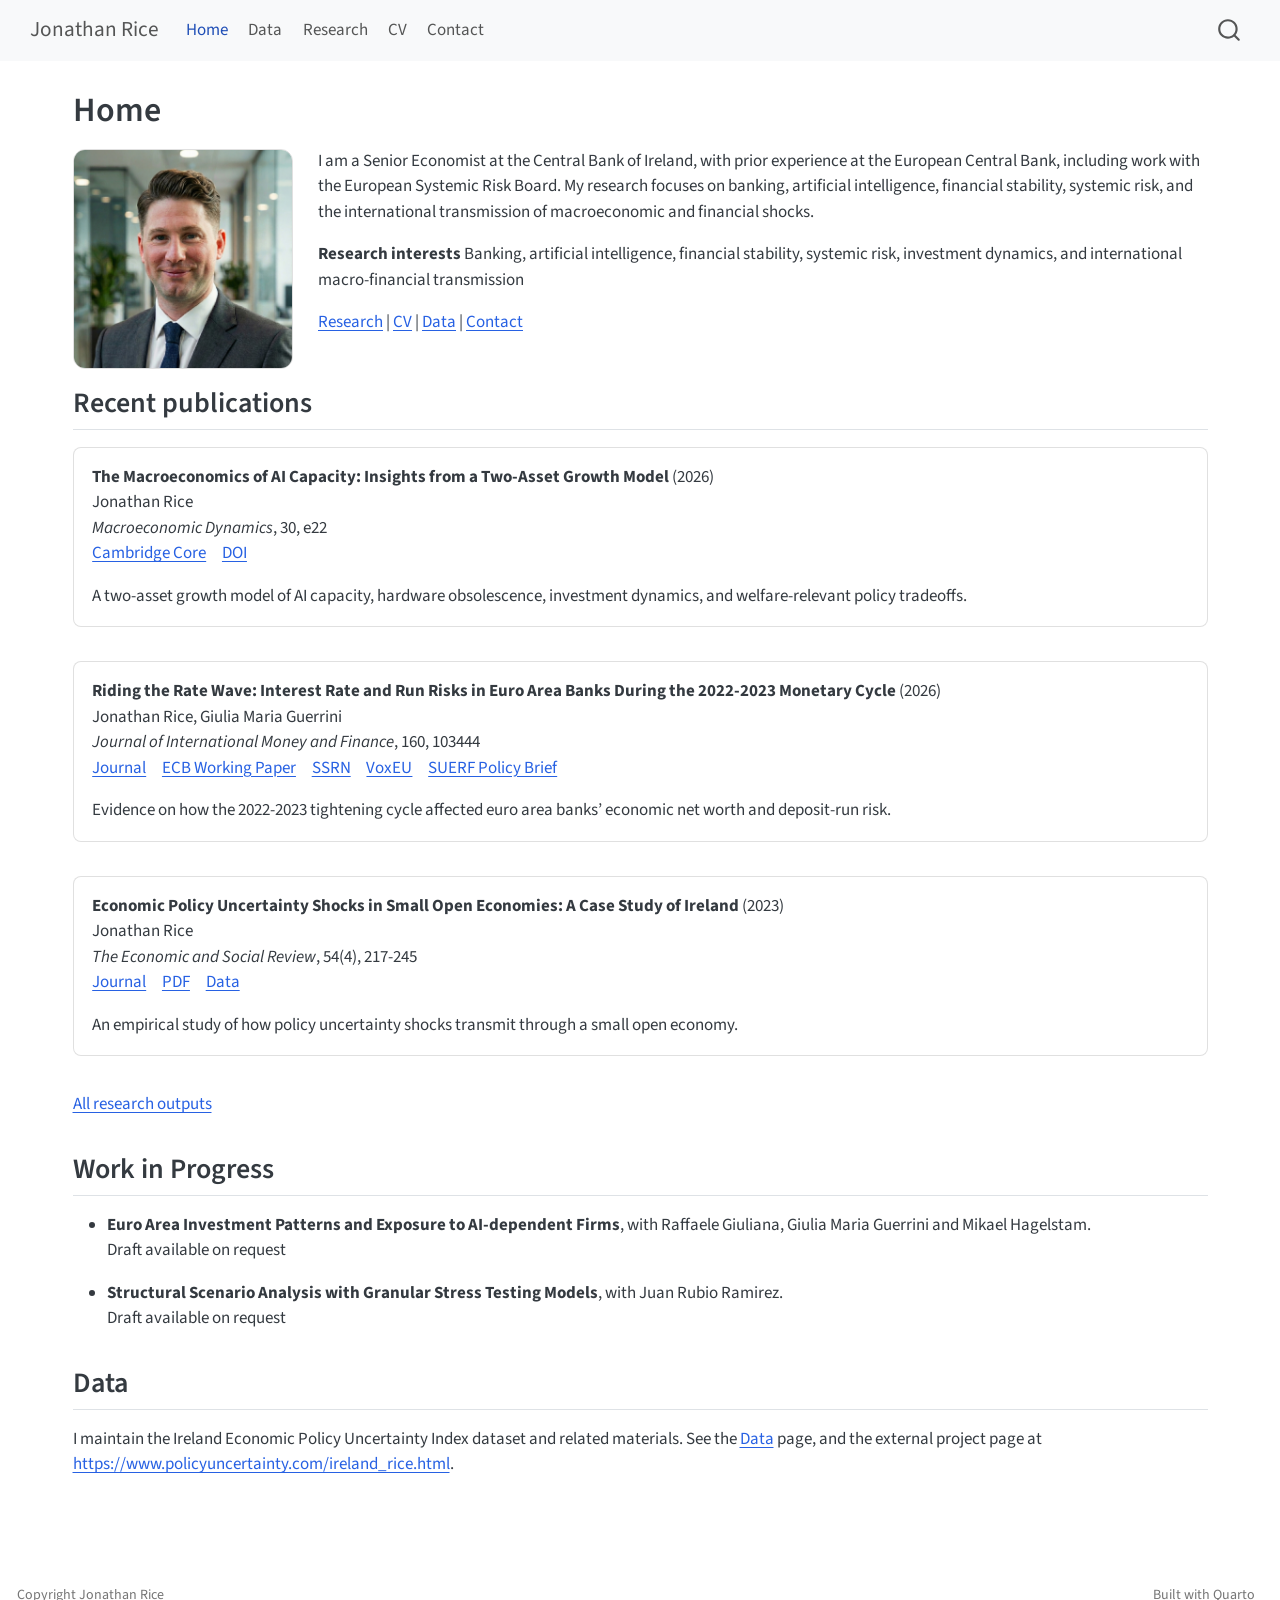
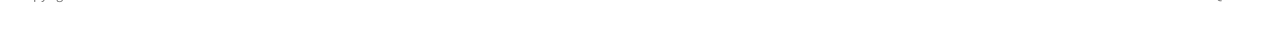
==== docs/index.html @ fe3fc7ef "Update homepage affiliation wording" ====
<!DOCTYPE html>
<html xmlns="http://www.w3.org/1999/xhtml" lang="en" xml:lang="en"><head>

<meta charset="utf-8">
<meta name="generator" content="quarto-1.8.26">

<meta name="viewport" content="width=device-width, initial-scale=1.0, user-scalable=yes">


<title>Home – Jonathan Rice</title>
<style>
code{white-space: pre-wrap;}
span.smallcaps{font-variant: small-caps;}
div.columns{display: flex; gap: min(4vw, 1.5em);}
div.column{flex: auto; overflow-x: auto;}
div.hanging-indent{margin-left: 1.5em; text-indent: -1.5em;}
ul.task-list{list-style: none;}
ul.task-list li input[type="checkbox"] {
  width: 0.8em;
  margin: 0 0.8em 0.2em -1em; /* quarto-specific, see https://github.com/quarto-dev/quarto-cli/issues/4556 */ 
  vertical-align: middle;
}
</style>


<script src="site_libs/quarto-nav/quarto-nav.js"></script>
<script src="site_libs/quarto-nav/headroom.min.js"></script>
<script src="site_libs/clipboard/clipboard.min.js"></script>
<script src="site_libs/quarto-search/autocomplete.umd.js"></script>
<script src="site_libs/quarto-search/fuse.min.js"></script>
<script src="site_libs/quarto-search/quarto-search.js"></script>
<meta name="quarto:offset" content="./">
<script src="site_libs/quarto-html/quarto.js" type="module"></script>
<script src="site_libs/quarto-html/tabsets/tabsets.js" type="module"></script>
<script src="site_libs/quarto-html/axe/axe-check.js" type="module"></script>
<script src="site_libs/quarto-html/popper.min.js"></script>
<script src="site_libs/quarto-html/tippy.umd.min.js"></script>
<script src="site_libs/quarto-html/anchor.min.js"></script>
<link href="site_libs/quarto-html/tippy.css" rel="stylesheet">
<link href="site_libs/quarto-html/quarto-syntax-highlighting-587c61ba64f3a5504c4d52d930310e48.css" rel="stylesheet" id="quarto-text-highlighting-styles">
<script src="site_libs/bootstrap/bootstrap.min.js"></script>
<link href="site_libs/bootstrap/bootstrap-icons.css" rel="stylesheet">
<link href="site_libs/bootstrap/bootstrap-e31584831b205ffbb2d98406f31c2a5b.min.css" rel="stylesheet" append-hash="true" id="quarto-bootstrap" data-mode="light">
<script id="quarto-search-options" type="application/json">{
  "location": "navbar",
  "copy-button": false,
  "collapse-after": 3,
  "panel-placement": "end",
  "type": "overlay",
  "limit": 50,
  "keyboard-shortcut": [
    "f",
    "/",
    "s"
  ],
  "show-item-context": false,
  "language": {
    "search-no-results-text": "No results",
    "search-matching-documents-text": "matching documents",
    "search-copy-link-title": "Copy link to search",
    "search-hide-matches-text": "Hide additional matches",
    "search-more-match-text": "more match in this document",
    "search-more-matches-text": "more matches in this document",
    "search-clear-button-title": "Clear",
    "search-text-placeholder": "",
    "search-detached-cancel-button-title": "Cancel",
    "search-submit-button-title": "Submit",
    "search-label": "Search"
  }
}</script>
<style>html{ scroll-behavior: smooth; }</style>


<link rel="stylesheet" href="styles.css">
</head>

<body class="nav-fixed quarto-light">

<div id="quarto-search-results"></div>
  <header id="quarto-header" class="headroom fixed-top">
    <nav class="navbar navbar-expand-lg " data-bs-theme="dark">
      <div class="navbar-container container-fluid">
      <div class="navbar-brand-container mx-auto">
    <a class="navbar-brand" href="./index.html">
    <span class="navbar-title">Jonathan Rice</span>
    </a>
  </div>
            <div id="quarto-search" class="" title="Search"></div>
          <button class="navbar-toggler" type="button" data-bs-toggle="collapse" data-bs-target="#navbarCollapse" aria-controls="navbarCollapse" role="menu" aria-expanded="false" aria-label="Toggle navigation" onclick="if (window.quartoToggleHeadroom) { window.quartoToggleHeadroom(); }">
  <span class="navbar-toggler-icon"></span>
</button>
          <div class="collapse navbar-collapse" id="navbarCollapse">
            <ul class="navbar-nav navbar-nav-scroll me-auto">
  <li class="nav-item">
    <a class="nav-link active" href="./index.html" aria-current="page"> 
<span class="menu-text">Home</span></a>
  </li>  
  <li class="nav-item">
    <a class="nav-link" href="./data.html"> 
<span class="menu-text">Data</span></a>
  </li>  
  <li class="nav-item">
    <a class="nav-link" href="./research.html"> 
<span class="menu-text">Research</span></a>
  </li>  
  <li class="nav-item">
    <a class="nav-link" href="./cv.html"> 
<span class="menu-text">CV</span></a>
  </li>  
  <li class="nav-item">
    <a class="nav-link" href="./contact.html"> 
<span class="menu-text">Contact</span></a>
  </li>  
</ul>
          </div> <!-- /navcollapse -->
            <div class="quarto-navbar-tools">
</div>
      </div> <!-- /container-fluid -->
    </nav>
</header>
<!-- content -->
<div id="quarto-content" class="quarto-container page-columns page-rows-contents page-layout-full page-navbar">
<!-- sidebar -->
<!-- margin-sidebar -->
    
<!-- main -->
<main class="content column-page" id="quarto-document-content">

<header id="title-block-header" class="quarto-title-block default">
<div class="quarto-title">
<h1 class="title">Home</h1>
</div>



<div class="quarto-title-meta column-page">

    
  
    
  </div>
  


</header>


<div class="home-grid">
<div>
<p><img src="images/headshot-placeholder.png" class="headshot img-fluid"></p>
</div>
<div>
<p>I am a Senior Economist at the Central Bank of Ireland, with prior experience at the European Central Bank, including work with the European Systemic Risk Board. My research focuses on banking, artificial intelligence, financial stability, systemic risk, and the international transmission of macroeconomic and financial shocks.</p>
<p><strong>Research interests</strong> Banking, artificial intelligence, financial stability, systemic risk, investment dynamics, and international macro-financial transmission</p>
<p><a href="./research.html">Research</a> | <a href="./cv.html">CV</a> | <a href="./data.html">Data</a> | <a href="./contact.html">Contact</a></p>
</div>
</div>
<section id="recent-publications" class="level2">
<h2 class="anchored" data-anchor-id="recent-publications">Recent publications</h2>
<div class="featured-list">
<div class="pub-item">
<p><strong>The Macroeconomics of AI Capacity: Insights from a Two-Asset Growth Model</strong> (2026)<br>
Jonathan Rice<br>
<em>Macroeconomic Dynamics</em>, 30, e22<br>
<span class="pub-links"> <a href="https://www.cambridge.org/core/journals/macroeconomic-dynamics/article/abs/macroeconomics-of-ai-capacity-insights-from-a-twoasset-growth-model/BA6A3F533F88E96FD0E7E09B1B0CA049">Cambridge Core</a> <a href="https://doi.org/10.1017/S1365100526100911">DOI</a> </span></p>
<p>A two-asset growth model of AI capacity, hardware obsolescence, investment dynamics, and welfare-relevant policy tradeoffs.</p>
</div>
<div class="pub-item">
<p><strong>Riding the Rate Wave: Interest Rate and Run Risks in Euro Area Banks During the 2022-2023 Monetary Cycle</strong> (2026)<br>
Jonathan Rice, Giulia Maria Guerrini<br>
<em>Journal of International Money and Finance</em>, 160, 103444<br>
<span class="pub-links"> <a href="https://www.sciencedirect.com/science/article/abs/pii/S0261560625001792">Journal</a> <a href="https://www.ecb.europa.eu/pub/pdf/scpwps/ecb.wp3090~4852851923.en.pdf">ECB Working Paper</a> <a href="https://papers.ssrn.com/sol3/papers.cfm?abstract_id=5383748">SSRN</a> <a href="https://cepr.org/voxeu/columns/interest-rate-and-deposit-run-risk-new-evidence-euro-area-banks-2022-2023-tightening">VoxEU</a> <a href="https://www.suerf.org/wp-content/uploads/2025/09/SUERF-Policy-Brief-1263-_Rice_Guerrini.pdf">SUERF Policy Brief</a> </span></p>
<p>Evidence on how the 2022-2023 tightening cycle affected euro area banks’ economic net worth and deposit-run risk.</p>
</div>
<div class="pub-item">
<p><strong>Economic Policy Uncertainty Shocks in Small Open Economies: A Case Study of Ireland</strong> (2023)<br>
Jonathan Rice<br>
<em>The Economic and Social Review</em>, 54(4), 217-245<br>
<span class="pub-links"> <a href="https://www.esr.ie/article/view/2531">Journal</a> <a href="https://www.esr.ie/article/view/2531/771">PDF</a> <a href="./data.html">Data</a> </span></p>
<p>An empirical study of how policy uncertainty shocks transmit through a small open economy.</p>
</div>
</div>
<p><a href="./research.html">All research outputs</a></p>
</section>
<section id="work-in-progress" class="level2">
<h2 class="anchored" data-anchor-id="work-in-progress">Work in Progress</h2>
<ul>
<li><p><strong>Euro Area Investment Patterns and Exposure to AI-dependent Firms</strong>, with Raffaele Giuliana, Giulia Maria Guerrini and Mikael Hagelstam.<br>
<span class="pub-links">Draft available on request</span></p></li>
<li><p><strong>Structural Scenario Analysis with Granular Stress Testing Models</strong>, with Juan Rubio Ramirez.<br>
<span class="pub-links">Draft available on request</span></p></li>
</ul>
</section>
<section id="data" class="level2">
<h2 class="anchored" data-anchor-id="data">Data</h2>
<p>I maintain the Ireland Economic Policy Uncertainty Index dataset and related materials. See the <a href="./data.html">Data</a> page, and the external project page at <a href="https://www.policyuncertainty.com/ireland_rice.html" class="uri">https://www.policyuncertainty.com/ireland_rice.html</a>.</p>


</section>

</main> <!-- /main -->
<script id="quarto-html-after-body" type="application/javascript">
  window.document.addEventListener("DOMContentLoaded", function (event) {
    const icon = "";
    const anchorJS = new window.AnchorJS();
    anchorJS.options = {
      placement: 'right',
      icon: icon
    };
    anchorJS.add('.anchored');
    const isCodeAnnotation = (el) => {
      for (const clz of el.classList) {
        if (clz.startsWith('code-annotation-')) {                     
          return true;
        }
      }
      return false;
    }
    const onCopySuccess = function(e) {
      // button target
      const button = e.trigger;
      // don't keep focus
      button.blur();
      // flash "checked"
      button.classList.add('code-copy-button-checked');
      var currentTitle = button.getAttribute("title");
      button.setAttribute("title", "Copied!");
      let tooltip;
      if (window.bootstrap) {
        button.setAttribute("data-bs-toggle", "tooltip");
        button.setAttribute("data-bs-placement", "left");
        button.setAttribute("data-bs-title", "Copied!");
        tooltip = new bootstrap.Tooltip(button, 
          { trigger: "manual", 
            customClass: "code-copy-button-tooltip",
            offset: [0, -8]});
        tooltip.show();    
      }
      setTimeout(function() {
        if (tooltip) {
          tooltip.hide();
          button.removeAttribute("data-bs-title");
          button.removeAttribute("data-bs-toggle");
          button.removeAttribute("data-bs-placement");
        }
        button.setAttribute("title", currentTitle);
        button.classList.remove('code-copy-button-checked');
      }, 1000);
      // clear code selection
      e.clearSelection();
    }
    const getTextToCopy = function(trigger) {
      const outerScaffold = trigger.parentElement.cloneNode(true);
      const codeEl = outerScaffold.querySelector('code');
      for (const childEl of codeEl.children) {
        if (isCodeAnnotation(childEl)) {
          childEl.remove();
        }
      }
      return codeEl.innerText;
    }
    const clipboard = new window.ClipboardJS('.code-copy-button:not([data-in-quarto-modal])', {
      text: getTextToCopy
    });
    clipboard.on('success', onCopySuccess);
    if (window.document.getElementById('quarto-embedded-source-code-modal')) {
      const clipboardModal = new window.ClipboardJS('.code-copy-button[data-in-quarto-modal]', {
        text: getTextToCopy,
        container: window.document.getElementById('quarto-embedded-source-code-modal')
      });
      clipboardModal.on('success', onCopySuccess);
    }
      var localhostRegex = new RegExp(/^(?:http|https):\/\/localhost\:?[0-9]*\//);
      var mailtoRegex = new RegExp(/^mailto:/);
        var filterRegex = new RegExp('/' + window.location.host + '/');
      var isInternal = (href) => {
          return filterRegex.test(href) || localhostRegex.test(href) || mailtoRegex.test(href);
      }
      // Inspect non-navigation links and adorn them if external
     var links = window.document.querySelectorAll('a[href]:not(.nav-link):not(.navbar-brand):not(.toc-action):not(.sidebar-link):not(.sidebar-item-toggle):not(.pagination-link):not(.no-external):not([aria-hidden]):not(.dropdown-item):not(.quarto-navigation-tool):not(.about-link)');
      for (var i=0; i<links.length; i++) {
        const link = links[i];
        if (!isInternal(link.href)) {
          // undo the damage that might have been done by quarto-nav.js in the case of
          // links that we want to consider external
          if (link.dataset.originalHref !== undefined) {
            link.href = link.dataset.originalHref;
          }
        }
      }
    function tippyHover(el, contentFn, onTriggerFn, onUntriggerFn) {
      const config = {
        allowHTML: true,
        maxWidth: 500,
        delay: 100,
        arrow: false,
        appendTo: function(el) {
            return el.parentElement;
        },
        interactive: true,
        interactiveBorder: 10,
        theme: 'quarto',
        placement: 'bottom-start',
      };
      if (contentFn) {
        config.content = contentFn;
      }
      if (onTriggerFn) {
        config.onTrigger = onTriggerFn;
      }
      if (onUntriggerFn) {
        config.onUntrigger = onUntriggerFn;
      }
      window.tippy(el, config); 
    }
    const noterefs = window.document.querySelectorAll('a[role="doc-noteref"]');
    for (var i=0; i<noterefs.length; i++) {
      const ref = noterefs[i];
      tippyHover(ref, function() {
        // use id or data attribute instead here
        let href = ref.getAttribute('data-footnote-href') || ref.getAttribute('href');
        try { href = new URL(href).hash; } catch {}
        const id = href.replace(/^#\/?/, "");
        const note = window.document.getElementById(id);
        if (note) {
          return note.innerHTML;
        } else {
          return "";
        }
      });
    }
    const xrefs = window.document.querySelectorAll('a.quarto-xref');
    const processXRef = (id, note) => {
      // Strip column container classes
      const stripColumnClz = (el) => {
        el.classList.remove("page-full", "page-columns");
        if (el.children) {
          for (const child of el.children) {
            stripColumnClz(child);
          }
        }
      }
      stripColumnClz(note)
      if (id === null || id.startsWith('sec-')) {
        // Special case sections, only their first couple elements
        const container = document.createElement("div");
        if (note.children && note.children.length > 2) {
          container.appendChild(note.children[0].cloneNode(true));
          for (let i = 1; i < note.children.length; i++) {
            const child = note.children[i];
            if (child.tagName === "P" && child.innerText === "") {
              continue;
            } else {
              container.appendChild(child.cloneNode(true));
              break;
            }
          }
          if (window.Quarto?.typesetMath) {
            window.Quarto.typesetMath(container);
          }
          return container.innerHTML
        } else {
          if (window.Quarto?.typesetMath) {
            window.Quarto.typesetMath(note);
          }
          return note.innerHTML;
        }
      } else {
        // Remove any anchor links if they are present
        const anchorLink = note.querySelector('a.anchorjs-link');
        if (anchorLink) {
          anchorLink.remove();
        }
        if (window.Quarto?.typesetMath) {
          window.Quarto.typesetMath(note);
        }
        if (note.classList.contains("callout")) {
          return note.outerHTML;
        } else {
          return note.innerHTML;
        }
      }
    }
    for (var i=0; i<xrefs.length; i++) {
      const xref = xrefs[i];
      tippyHover(xref, undefined, function(instance) {
        instance.disable();
        let url = xref.getAttribute('href');
        let hash = undefined; 
        if (url.startsWith('#')) {
          hash = url;
        } else {
          try { hash = new URL(url).hash; } catch {}
        }
        if (hash) {
          const id = hash.replace(/^#\/?/, "");
          const note = window.document.getElementById(id);
          if (note !== null) {
            try {
              const html = processXRef(id, note.cloneNode(true));
              instance.setContent(html);
            } finally {
              instance.enable();
              instance.show();
            }
          } else {
            // See if we can fetch this
            fetch(url.split('#')[0])
            .then(res => res.text())
            .then(html => {
              const parser = new DOMParser();
              const htmlDoc = parser.parseFromString(html, "text/html");
              const note = htmlDoc.getElementById(id);
              if (note !== null) {
                const html = processXRef(id, note);
                instance.setContent(html);
              } 
            }).finally(() => {
              instance.enable();
              instance.show();
            });
          }
        } else {
          // See if we can fetch a full url (with no hash to target)
          // This is a special case and we should probably do some content thinning / targeting
          fetch(url)
          .then(res => res.text())
          .then(html => {
            const parser = new DOMParser();
            const htmlDoc = parser.parseFromString(html, "text/html");
            const note = htmlDoc.querySelector('main.content');
            if (note !== null) {
              // This should only happen for chapter cross references
              // (since there is no id in the URL)
              // remove the first header
              if (note.children.length > 0 && note.children[0].tagName === "HEADER") {
                note.children[0].remove();
              }
              const html = processXRef(null, note);
              instance.setContent(html);
            } 
          }).finally(() => {
            instance.enable();
            instance.show();
          });
        }
      }, function(instance) {
      });
    }
        let selectedAnnoteEl;
        const selectorForAnnotation = ( cell, annotation) => {
          let cellAttr = 'data-code-cell="' + cell + '"';
          let lineAttr = 'data-code-annotation="' +  annotation + '"';
          const selector = 'span[' + cellAttr + '][' + lineAttr + ']';
          return selector;
        }
        const selectCodeLines = (annoteEl) => {
          const doc = window.document;
          const targetCell = annoteEl.getAttribute("data-target-cell");
          const targetAnnotation = annoteEl.getAttribute("data-target-annotation");
          const annoteSpan = window.document.querySelector(selectorForAnnotation(targetCell, targetAnnotation));
          const lines = annoteSpan.getAttribute("data-code-lines").split(",");
          const lineIds = lines.map((line) => {
            return targetCell + "-" + line;
          })
          let top = null;
          let height = null;
          let parent = null;
          if (lineIds.length > 0) {
              //compute the position of the single el (top and bottom and make a div)
              const el = window.document.getElementById(lineIds[0]);
              top = el.offsetTop;
              height = el.offsetHeight;
              parent = el.parentElement.parentElement;
            if (lineIds.length > 1) {
              const lastEl = window.document.getElementById(lineIds[lineIds.length - 1]);
              const bottom = lastEl.offsetTop + lastEl.offsetHeight;
              height = bottom - top;
            }
            if (top !== null && height !== null && parent !== null) {
              // cook up a div (if necessary) and position it 
              let div = window.document.getElementById("code-annotation-line-highlight");
              if (div === null) {
                div = window.document.createElement("div");
                div.setAttribute("id", "code-annotation-line-highlight");
                div.style.position = 'absolute';
                parent.appendChild(div);
              }
              div.style.top = top - 2 + "px";
              div.style.height = height + 4 + "px";
              div.style.left = 0;
              let gutterDiv = window.document.getElementById("code-annotation-line-highlight-gutter");
              if (gutterDiv === null) {
                gutterDiv = window.document.createElement("div");
                gutterDiv.setAttribute("id", "code-annotation-line-highlight-gutter");
                gutterDiv.style.position = 'absolute';
                const codeCell = window.document.getElementById(targetCell);
                const gutter = codeCell.querySelector('.code-annotation-gutter');
                gutter.appendChild(gutterDiv);
              }
              gutterDiv.style.top = top - 2 + "px";
              gutterDiv.style.height = height + 4 + "px";
            }
            selectedAnnoteEl = annoteEl;
          }
        };
        const unselectCodeLines = () => {
          const elementsIds = ["code-annotation-line-highlight", "code-annotation-line-highlight-gutter"];
          elementsIds.forEach((elId) => {
            const div = window.document.getElementById(elId);
            if (div) {
              div.remove();
            }
          });
          selectedAnnoteEl = undefined;
        };
          // Handle positioning of the toggle
      window.addEventListener(
        "resize",
        throttle(() => {
          elRect = undefined;
          if (selectedAnnoteEl) {
            selectCodeLines(selectedAnnoteEl);
          }
        }, 10)
      );
      function throttle(fn, ms) {
      let throttle = false;
      let timer;
        return (...args) => {
          if(!throttle) { // first call gets through
              fn.apply(this, args);
              throttle = true;
          } else { // all the others get throttled
              if(timer) clearTimeout(timer); // cancel #2
              timer = setTimeout(() => {
                fn.apply(this, args);
                timer = throttle = false;
              }, ms);
          }
        };
      }
        // Attach click handler to the DT
        const annoteDls = window.document.querySelectorAll('dt[data-target-cell]');
        for (const annoteDlNode of annoteDls) {
          annoteDlNode.addEventListener('click', (event) => {
            const clickedEl = event.target;
            if (clickedEl !== selectedAnnoteEl) {
              unselectCodeLines();
              const activeEl = window.document.querySelector('dt[data-target-cell].code-annotation-active');
              if (activeEl) {
                activeEl.classList.remove('code-annotation-active');
              }
              selectCodeLines(clickedEl);
              clickedEl.classList.add('code-annotation-active');
            } else {
              // Unselect the line
              unselectCodeLines();
              clickedEl.classList.remove('code-annotation-active');
            }
          });
        }
    const findCites = (el) => {
      const parentEl = el.parentElement;
      if (parentEl) {
        const cites = parentEl.dataset.cites;
        if (cites) {
          return {
            el,
            cites: cites.split(' ')
          };
        } else {
          return findCites(el.parentElement)
        }
      } else {
        return undefined;
      }
    };
    var bibliorefs = window.document.querySelectorAll('a[role="doc-biblioref"]');
    for (var i=0; i<bibliorefs.length; i++) {
      const ref = bibliorefs[i];
      const citeInfo = findCites(ref);
      if (citeInfo) {
        tippyHover(citeInfo.el, function() {
          var popup = window.document.createElement('div');
          citeInfo.cites.forEach(function(cite) {
            var citeDiv = window.document.createElement('div');
            citeDiv.classList.add('hanging-indent');
            citeDiv.classList.add('csl-entry');
            var biblioDiv = window.document.getElementById('ref-' + cite);
            if (biblioDiv) {
              citeDiv.innerHTML = biblioDiv.innerHTML;
            }
            popup.appendChild(citeDiv);
          });
          return popup.innerHTML;
        });
      }
    }
  });
  </script>
</div> <!-- /content -->
<footer class="footer">
  <div class="nav-footer">
    <div class="nav-footer-left">
<p>Copyright Jonathan Rice</p>
</div>   
    <div class="nav-footer-center">
      &nbsp;
    </div>
    <div class="nav-footer-right">
      <ul class="footer-items list-unstyled">
    <li class="nav-item">
    <a class="nav-link" href="https://quarto.org">
<p>Built with Quarto</p>
</a>
  </li>  
</ul>
    </div>
  </div>
</footer>




<script src="site_libs/quarto-html/zenscroll-min.js"></script>
</body></html>
---- docs/site_libs/quarto-html/tippy.css ----
.tippy-box[data-animation=fade][data-state=hidden]{opacity:0}[data-tippy-root]{max-width:calc(100vw - 10px)}.tippy-box{position:relative;background-color:#333;color:#fff;border-radius:4px;font-size:14px;line-height:1.4;white-space:normal;outline:0;transition-property:transform,visibility,opacity}.tippy-box[data-placement^=top]>.tippy-arrow{bottom:0}.tippy-box[data-placement^=top]>.tippy-arrow:before{bottom:-7px;left:0;border-width:8px 8px 0;border-top-color:initial;transform-origin:center top}.tippy-box[data-placement^=bottom]>.tippy-arrow{top:0}.tippy-box[data-placement^=bottom]>.tippy-arrow:before{top:-7px;left:0;border-width:0 8px 8px;border-bottom-color:initial;transform-origin:center bottom}.tippy-box[data-placement^=left]>.tippy-arrow{right:0}.tippy-box[data-placement^=left]>.tippy-arrow:before{border-width:8px 0 8px 8px;border-left-color:initial;right:-7px;transform-origin:center left}.tippy-box[data-placement^=right]>.tippy-arrow{left:0}.tippy-box[data-placement^=right]>.tippy-arrow:before{left:-7px;border-width:8px 8px 8px 0;border-right-color:initial;transform-origin:center right}.tippy-box[data-inertia][data-state=visible]{transition-timing-function:cubic-bezier(.54,1.5,.38,1.11)}.tippy-arrow{width:16px;height:16px;color:#333}.tippy-arrow:before{content:"";position:absolute;border-color:transparent;border-style:solid}.tippy-content{position:relative;padding:5px 9px;z-index:1}
---- docs/site_libs/quarto-html/quarto-syntax-highlighting-587c61ba64f3a5504c4d52d930310e48.css ----
/* quarto syntax highlight colors */
:root {
  --quarto-hl-ot-color: #003B4F;
  --quarto-hl-at-color: #657422;
  --quarto-hl-ss-color: #20794D;
  --quarto-hl-an-color: #5E5E5E;
  --quarto-hl-fu-color: #4758AB;
  --quarto-hl-st-color: #20794D;
  --quarto-hl-cf-color: #003B4F;
  --quarto-hl-op-color: #5E5E5E;
  --quarto-hl-er-color: #AD0000;
  --quarto-hl-bn-color: #AD0000;
  --quarto-hl-al-color: #AD0000;
  --quarto-hl-va-color: #111111;
  --quarto-hl-bu-color: inherit;
  --quarto-hl-ex-color: inherit;
  --quarto-hl-pp-color: #AD0000;
  --quarto-hl-in-color: #5E5E5E;
  --quarto-hl-vs-color: #20794D;
  --quarto-hl-wa-color: #5E5E5E;
  --quarto-hl-do-color: #5E5E5E;
  --quarto-hl-im-color: #00769E;
  --quarto-hl-ch-color: #20794D;
  --quarto-hl-dt-color: #AD0000;
  --quarto-hl-fl-color: #AD0000;
  --quarto-hl-co-color: #5E5E5E;
  --quarto-hl-cv-color: #5E5E5E;
  --quarto-hl-cn-color: #8f5902;
  --quarto-hl-sc-color: #5E5E5E;
  --quarto-hl-dv-color: #AD0000;
  --quarto-hl-kw-color: #003B4F;
}

/* other quarto variables */
:root {
  --quarto-font-monospace: SFMono-Regular, Menlo, Monaco, Consolas, "Liberation Mono", "Courier New", monospace;
}

/* syntax highlight based on Pandoc's rules */
pre > code.sourceCode > span {
  color: #003B4F;
}

code.sourceCode > span {
  color: #003B4F;
}

div.sourceCode,
div.sourceCode pre.sourceCode {
  color: #003B4F;
}

/* Normal */
code span {
  color: #003B4F;
}

/* Alert */
code span.al {
  color: #AD0000;
  font-style: inherit;
}

/* Annotation */
code span.an {
  color: #5E5E5E;
  font-style: inherit;
}

/* Attribute */
code span.at {
  color: #657422;
  font-style: inherit;
}

/* BaseN */
code span.bn {
  color: #AD0000;
  font-style: inherit;
}

/* BuiltIn */
code span.bu {
  font-style: inherit;
}

/* ControlFlow */
code span.cf {
  color: #003B4F;
  font-weight: bold;
  font-style: inherit;
}

/* Char */
code span.ch {
  color: #20794D;
  font-style: inherit;
}

/* Constant */
code span.cn {
  color: #8f5902;
  font-style: inherit;
}

/* Comment */
code span.co {
  color: #5E5E5E;
  font-style: inherit;
}

/* CommentVar */
code span.cv {
  color: #5E5E5E;
  font-style: italic;
}

/* Documentation */
code span.do {
  color: #5E5E5E;
  font-style: italic;
}

/* DataType */
code span.dt {
  color: #AD0000;
  font-style: inherit;
}

/* DecVal */
code span.dv {
  color: #AD0000;
  font-style: inherit;
}

/* Error */
code span.er {
  color: #AD0000;
  font-style: inherit;
}

/* Extension */
code span.ex {
  font-style: inherit;
}

/* Float */
code span.fl {
  color: #AD0000;
  font-style: inherit;
}

/* Function */
code span.fu {
  color: #4758AB;
  font-style: inherit;
}

/* Import */
code span.im {
  color: #00769E;
  font-style: inherit;
}

/* Information */
code span.in {
  color: #5E5E5E;
  font-style: inherit;
}

/* Keyword */
code span.kw {
  color: #003B4F;
  font-weight: bold;
  font-style: inherit;
}

/* Operator */
code span.op {
  color: #5E5E5E;
  font-style: inherit;
}

/* Other */
code span.ot {
  color: #003B4F;
  font-style: inherit;
}

/* Preprocessor */
code span.pp {
  color: #AD0000;
  font-style: inherit;
}

/* SpecialChar */
code span.sc {
  color: #5E5E5E;
  font-style: inherit;
}

/* SpecialString */
code span.ss {
  color: #20794D;
  font-style: inherit;
}

/* String */
code span.st {
  color: #20794D;
  font-style: inherit;
}

/* Variable */
code span.va {
  color: #111111;
  font-style: inherit;
}

/* VerbatimString */
code span.vs {
  color: #20794D;
  font-style: inherit;
}

/* Warning */
code span.wa {
  color: #5E5E5E;
  font-style: italic;
}

.prevent-inlining {
  content: "</";
}

/*# sourceMappingURL=2dce1cc6c82594539e1579de68416b47.css.map */
---- docs/styles.css ----
/* Minimal, readable styling for an academic profile site.
   Customise freely. */

.home-grid {
  display: grid;
  grid-template-columns: 220px 1fr;
  gap: 1.5rem;
  align-items: start;
}

@media (max-width: 700px) {
  .home-grid {
    grid-template-columns: 1fr;
  }
}

.headshot {
  width: 220px;
  height: 220px;
  object-fit: cover;
  border-radius: 12px;
  border: 1px solid rgba(0,0,0,0.12);
}

.small-note {
  font-size: 0.95rem;
  opacity: 0.85;
}

.pub-item {
  margin-bottom: 1.1rem;
}

.featured-list {
  display: grid;
  gap: 0.9rem;
  margin-bottom: 1rem;
}

.featured-list .pub-item {
  padding: 1rem 1.1rem;
  border: 1px solid rgba(0,0,0,0.12);
  border-radius: 8px;
  background: #fff;
}

.featured-list .pub-item p:last-child {
  margin-bottom: 0;
}

.pub-links a {
  margin-right: 0.75rem;
}

.keywords {
  opacity: 0.85;
  font-size: 0.95rem;
}
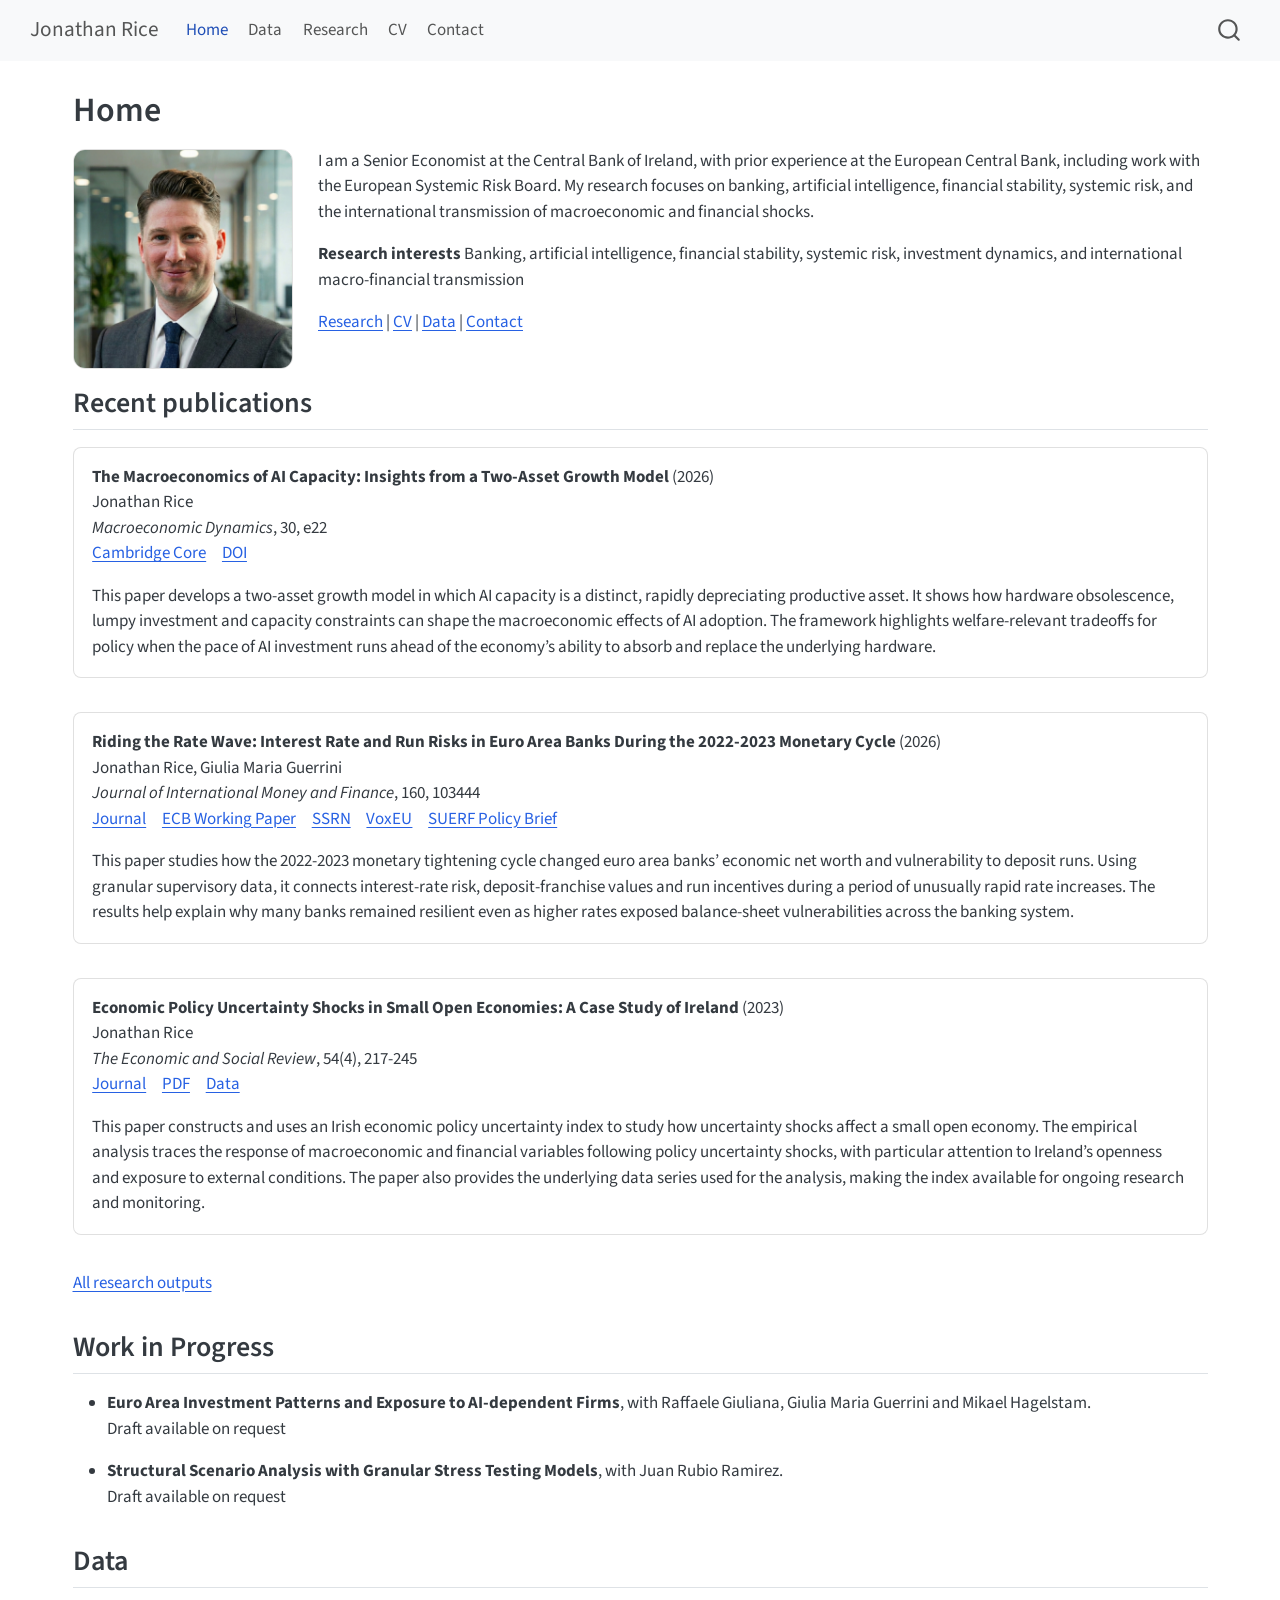
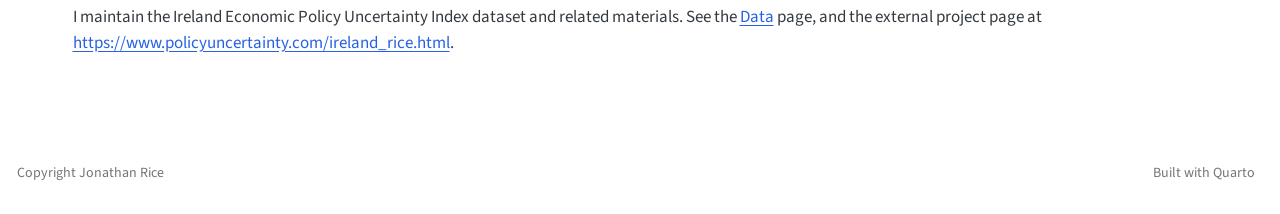
==== commit 59119e1f: "Update CV and homepage publication summaries" ====
--- a/docs/index.html
+++ b/docs/index.html
@@ -163,21 +163,21 @@
 Jonathan Rice<br>
 <em>Macroeconomic Dynamics</em>, 30, e22<br>
 <span class="pub-links"> <a href="https://www.cambridge.org/core/journals/macroeconomic-dynamics/article/abs/macroeconomics-of-ai-capacity-insights-from-a-twoasset-growth-model/BA6A3F533F88E96FD0E7E09B1B0CA049">Cambridge Core</a> <a href="https://doi.org/10.1017/S1365100526100911">DOI</a> </span></p>
-<p>A two-asset growth model of AI capacity, hardware obsolescence, investment dynamics, and welfare-relevant policy tradeoffs.</p>
+<p>This paper develops a two-asset growth model in which AI capacity is a distinct, rapidly depreciating productive asset. It shows how hardware obsolescence, lumpy investment and capacity constraints can shape the macroeconomic effects of AI adoption. The framework highlights welfare-relevant tradeoffs for policy when the pace of AI investment runs ahead of the economy’s ability to absorb and replace the underlying hardware.</p>
 </div>
 <div class="pub-item">
 <p><strong>Riding the Rate Wave: Interest Rate and Run Risks in Euro Area Banks During the 2022-2023 Monetary Cycle</strong> (2026)<br>
 Jonathan Rice, Giulia Maria Guerrini<br>
 <em>Journal of International Money and Finance</em>, 160, 103444<br>
 <span class="pub-links"> <a href="https://www.sciencedirect.com/science/article/abs/pii/S0261560625001792">Journal</a> <a href="https://www.ecb.europa.eu/pub/pdf/scpwps/ecb.wp3090~4852851923.en.pdf">ECB Working Paper</a> <a href="https://papers.ssrn.com/sol3/papers.cfm?abstract_id=5383748">SSRN</a> <a href="https://cepr.org/voxeu/columns/interest-rate-and-deposit-run-risk-new-evidence-euro-area-banks-2022-2023-tightening">VoxEU</a> <a href="https://www.suerf.org/wp-content/uploads/2025/09/SUERF-Policy-Brief-1263-_Rice_Guerrini.pdf">SUERF Policy Brief</a> </span></p>
-<p>Evidence on how the 2022-2023 tightening cycle affected euro area banks’ economic net worth and deposit-run risk.</p>
+<p>This paper studies how the 2022-2023 monetary tightening cycle changed euro area banks’ economic net worth and vulnerability to deposit runs. Using granular supervisory data, it connects interest-rate risk, deposit-franchise values and run incentives during a period of unusually rapid rate increases. The results help explain why many banks remained resilient even as higher rates exposed balance-sheet vulnerabilities across the banking system.</p>
 </div>
 <div class="pub-item">
 <p><strong>Economic Policy Uncertainty Shocks in Small Open Economies: A Case Study of Ireland</strong> (2023)<br>
 Jonathan Rice<br>
 <em>The Economic and Social Review</em>, 54(4), 217-245<br>
 <span class="pub-links"> <a href="https://www.esr.ie/article/view/2531">Journal</a> <a href="https://www.esr.ie/article/view/2531/771">PDF</a> <a href="./data.html">Data</a> </span></p>
-<p>An empirical study of how policy uncertainty shocks transmit through a small open economy.</p>
+<p>This paper constructs and uses an Irish economic policy uncertainty index to study how uncertainty shocks affect a small open economy. The empirical analysis traces the response of macroeconomic and financial variables following policy uncertainty shocks, with particular attention to Ireland’s openness and exposure to external conditions. The paper also provides the underlying data series used for the analysis, making the index available for ongoing research and monitoring.</p>
 </div>
 </div>
 <p><a href="./research.html">All research outputs</a></p>
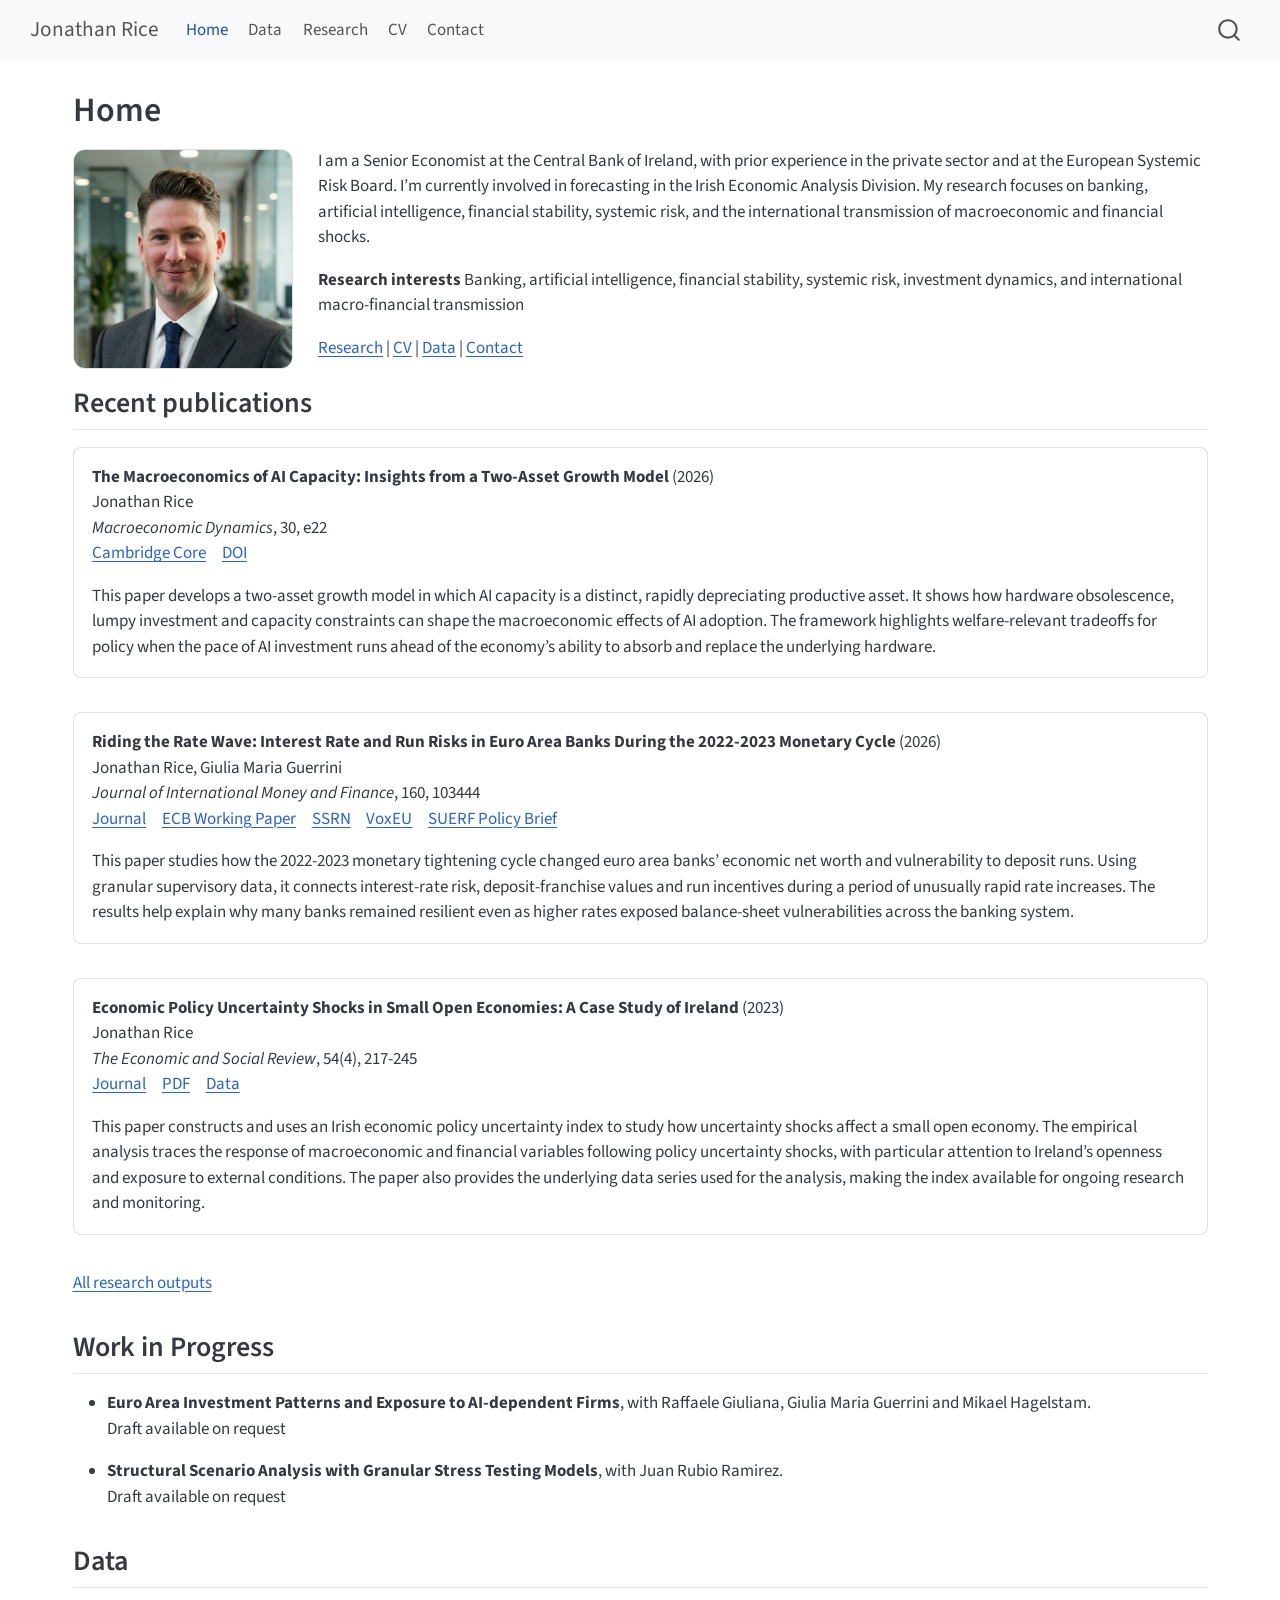
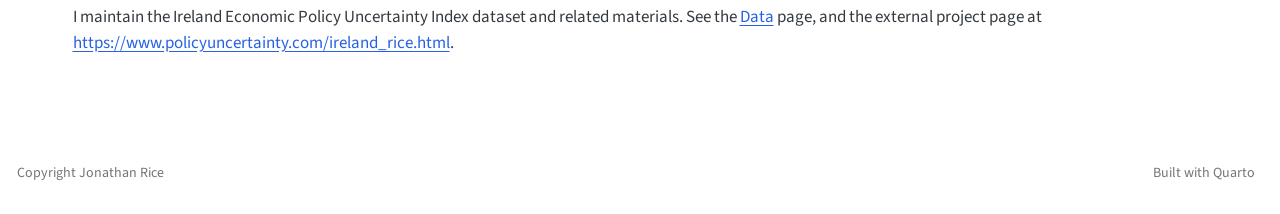
==== commit 93201144: "Update homepage bio wording" ====
--- a/docs/index.html
+++ b/docs/index.html
@@ -150,7 +150,7 @@
 <p><img src="images/headshot-placeholder.png" class="headshot img-fluid"></p>
 </div>
 <div>
-<p>I am a Senior Economist at the Central Bank of Ireland, with prior experience at the European Central Bank, including work with the European Systemic Risk Board. My research focuses on banking, artificial intelligence, financial stability, systemic risk, and the international transmission of macroeconomic and financial shocks.</p>
+<p>I am a Senior Economist at the Central Bank of Ireland, with prior experience in the private sector and at the European Systemic Risk Board. I’m currently involved in forecasting in the Irish Economic Analysis Division. My research focuses on banking, artificial intelligence, financial stability, systemic risk, and the international transmission of macroeconomic and financial shocks.</p>
 <p><strong>Research interests</strong> Banking, artificial intelligence, financial stability, systemic risk, investment dynamics, and international macro-financial transmission</p>
 <p><a href="./research.html">Research</a> | <a href="./cv.html">CV</a> | <a href="./data.html">Data</a> | <a href="./contact.html">Contact</a></p>
 </div>
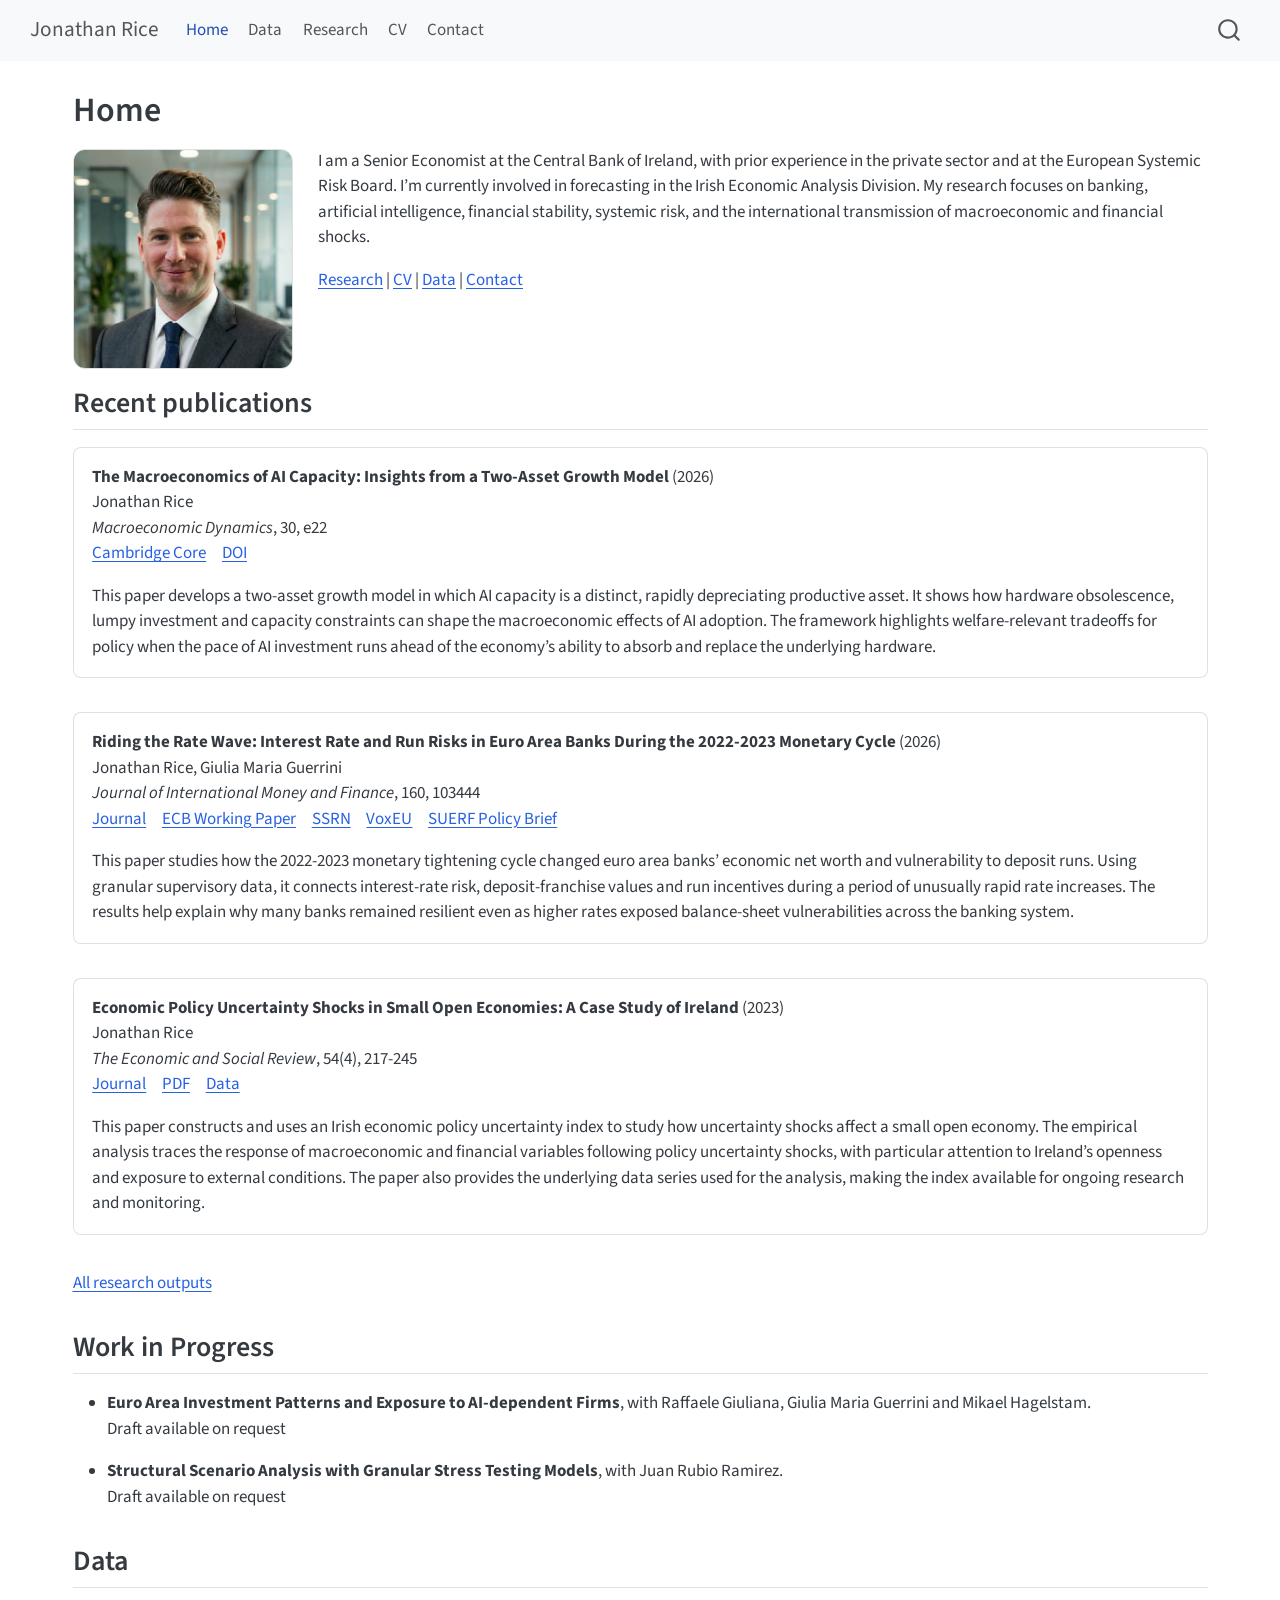
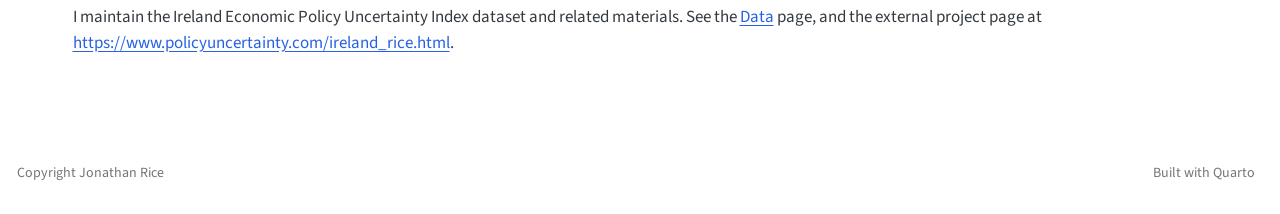
==== commit 3020b28f: "Remove homepage research interests line" ====
--- a/docs/index.html
+++ b/docs/index.html
@@ -151,7 +151,6 @@
 </div>
 <div>
 <p>I am a Senior Economist at the Central Bank of Ireland, with prior experience in the private sector and at the European Systemic Risk Board. I’m currently involved in forecasting in the Irish Economic Analysis Division. My research focuses on banking, artificial intelligence, financial stability, systemic risk, and the international transmission of macroeconomic and financial shocks.</p>
-<p><strong>Research interests</strong> Banking, artificial intelligence, financial stability, systemic risk, investment dynamics, and international macro-financial transmission</p>
 <p><a href="./research.html">Research</a> | <a href="./cv.html">CV</a> | <a href="./data.html">Data</a> | <a href="./contact.html">Contact</a></p>
 </div>
 </div>
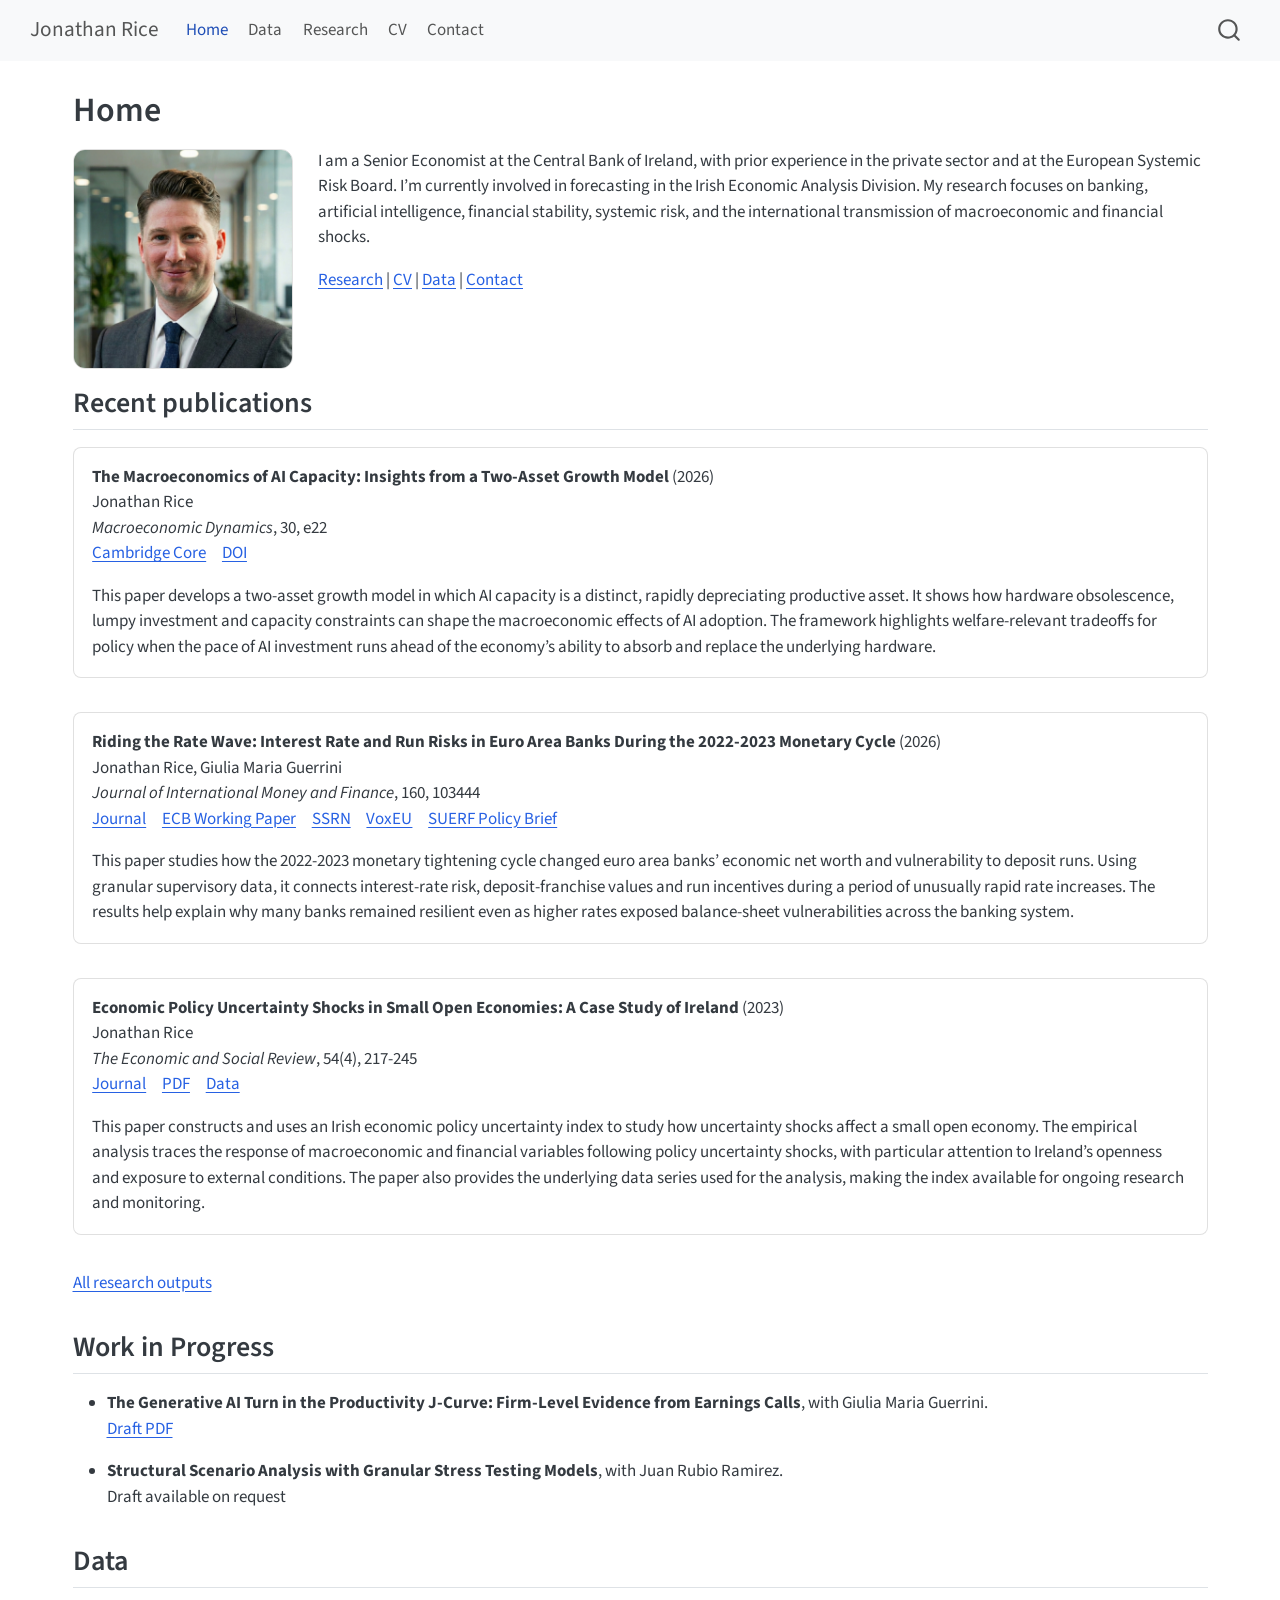
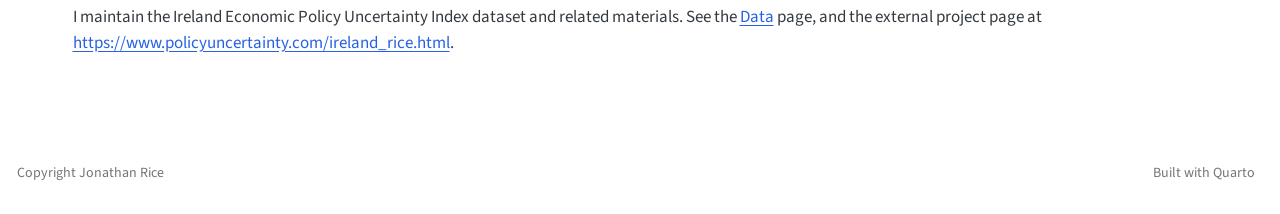
==== commit 3de32fb9: "Update AI working paper and add draft" ====
--- a/docs/index.html
+++ b/docs/index.html
@@ -184,8 +184,8 @@
 <section id="work-in-progress" class="level2">
 <h2 class="anchored" data-anchor-id="work-in-progress">Work in Progress</h2>
 <ul>
-<li><p><strong>Euro Area Investment Patterns and Exposure to AI-dependent Firms</strong>, with Raffaele Giuliana, Giulia Maria Guerrini and Mikael Hagelstam.<br>
-<span class="pub-links">Draft available on request</span></p></li>
+<li><p><strong>The Generative AI Turn in the Productivity J-Curve: Firm-Level Evidence from Earnings Calls</strong>, with Giulia Maria Guerrini.<br>
+<span class="pub-links"><a href="files/generative-ai-productivity-j-curve-draft.pdf">Draft PDF</a></span></p></li>
 <li><p><strong>Structural Scenario Analysis with Granular Stress Testing Models</strong>, with Juan Rubio Ramirez.<br>
 <span class="pub-links">Draft available on request</span></p></li>
 </ul>
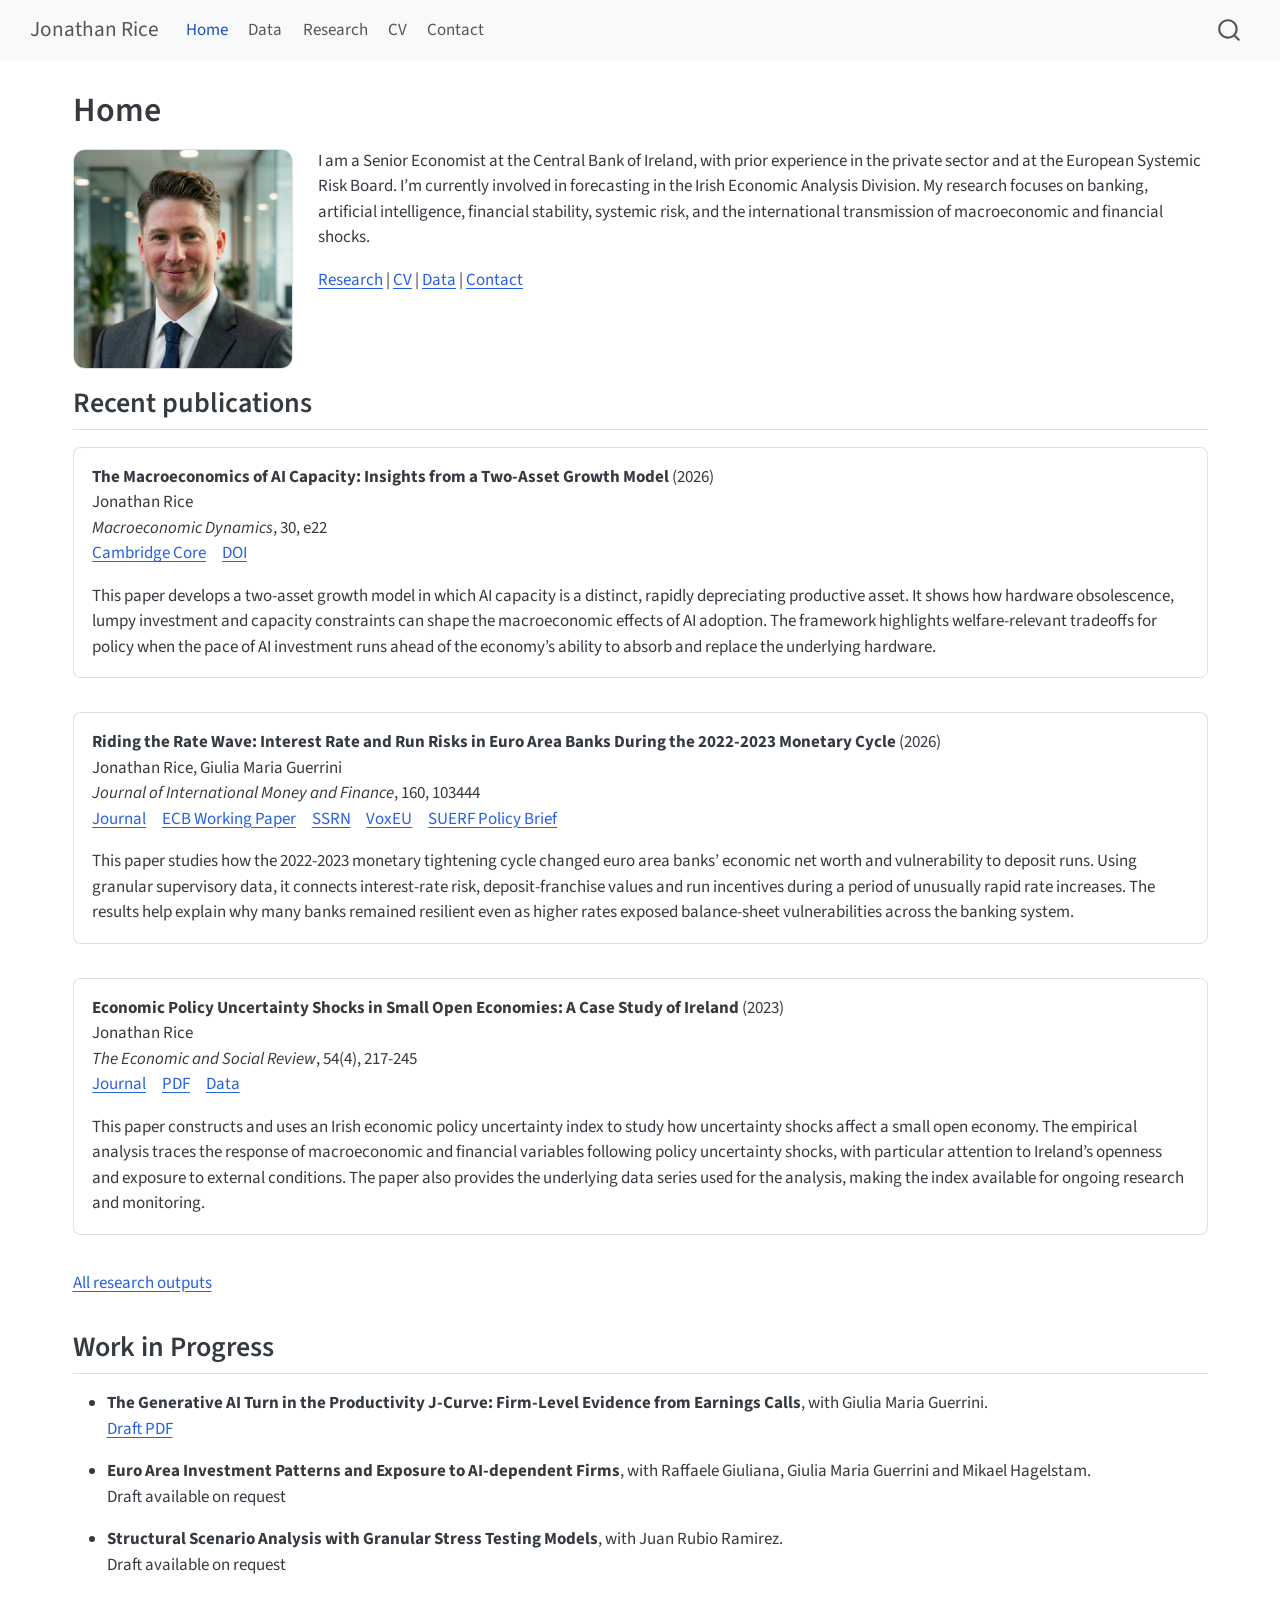
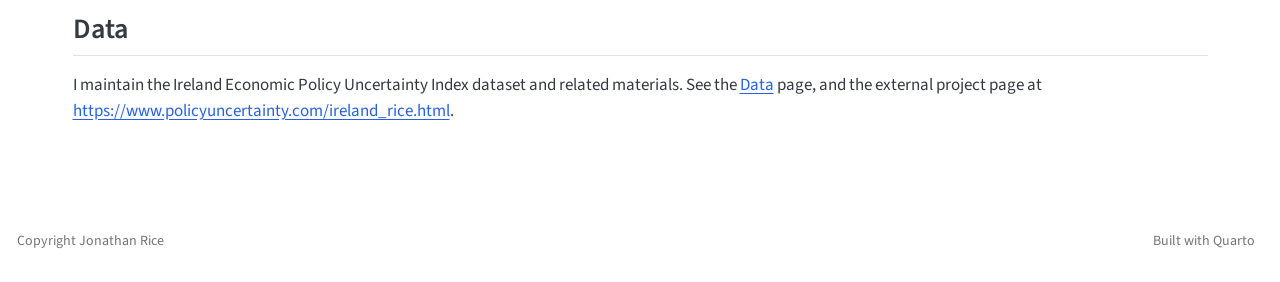
==== commit 80e157b4: "Restore AI investment project and remove CV" ====
--- a/docs/index.html
+++ b/docs/index.html
@@ -186,6 +186,8 @@
 <ul>
 <li><p><strong>The Generative AI Turn in the Productivity J-Curve: Firm-Level Evidence from Earnings Calls</strong>, with Giulia Maria Guerrini.<br>
 <span class="pub-links"><a href="files/generative-ai-productivity-j-curve-draft.pdf">Draft PDF</a></span></p></li>
+<li><p><strong>Euro Area Investment Patterns and Exposure to AI-dependent Firms</strong>, with Raffaele Giuliana, Giulia Maria Guerrini and Mikael Hagelstam.<br>
+<span class="pub-links">Draft available on request</span></p></li>
 <li><p><strong>Structural Scenario Analysis with Granular Stress Testing Models</strong>, with Juan Rubio Ramirez.<br>
 <span class="pub-links">Draft available on request</span></p></li>
 </ul>
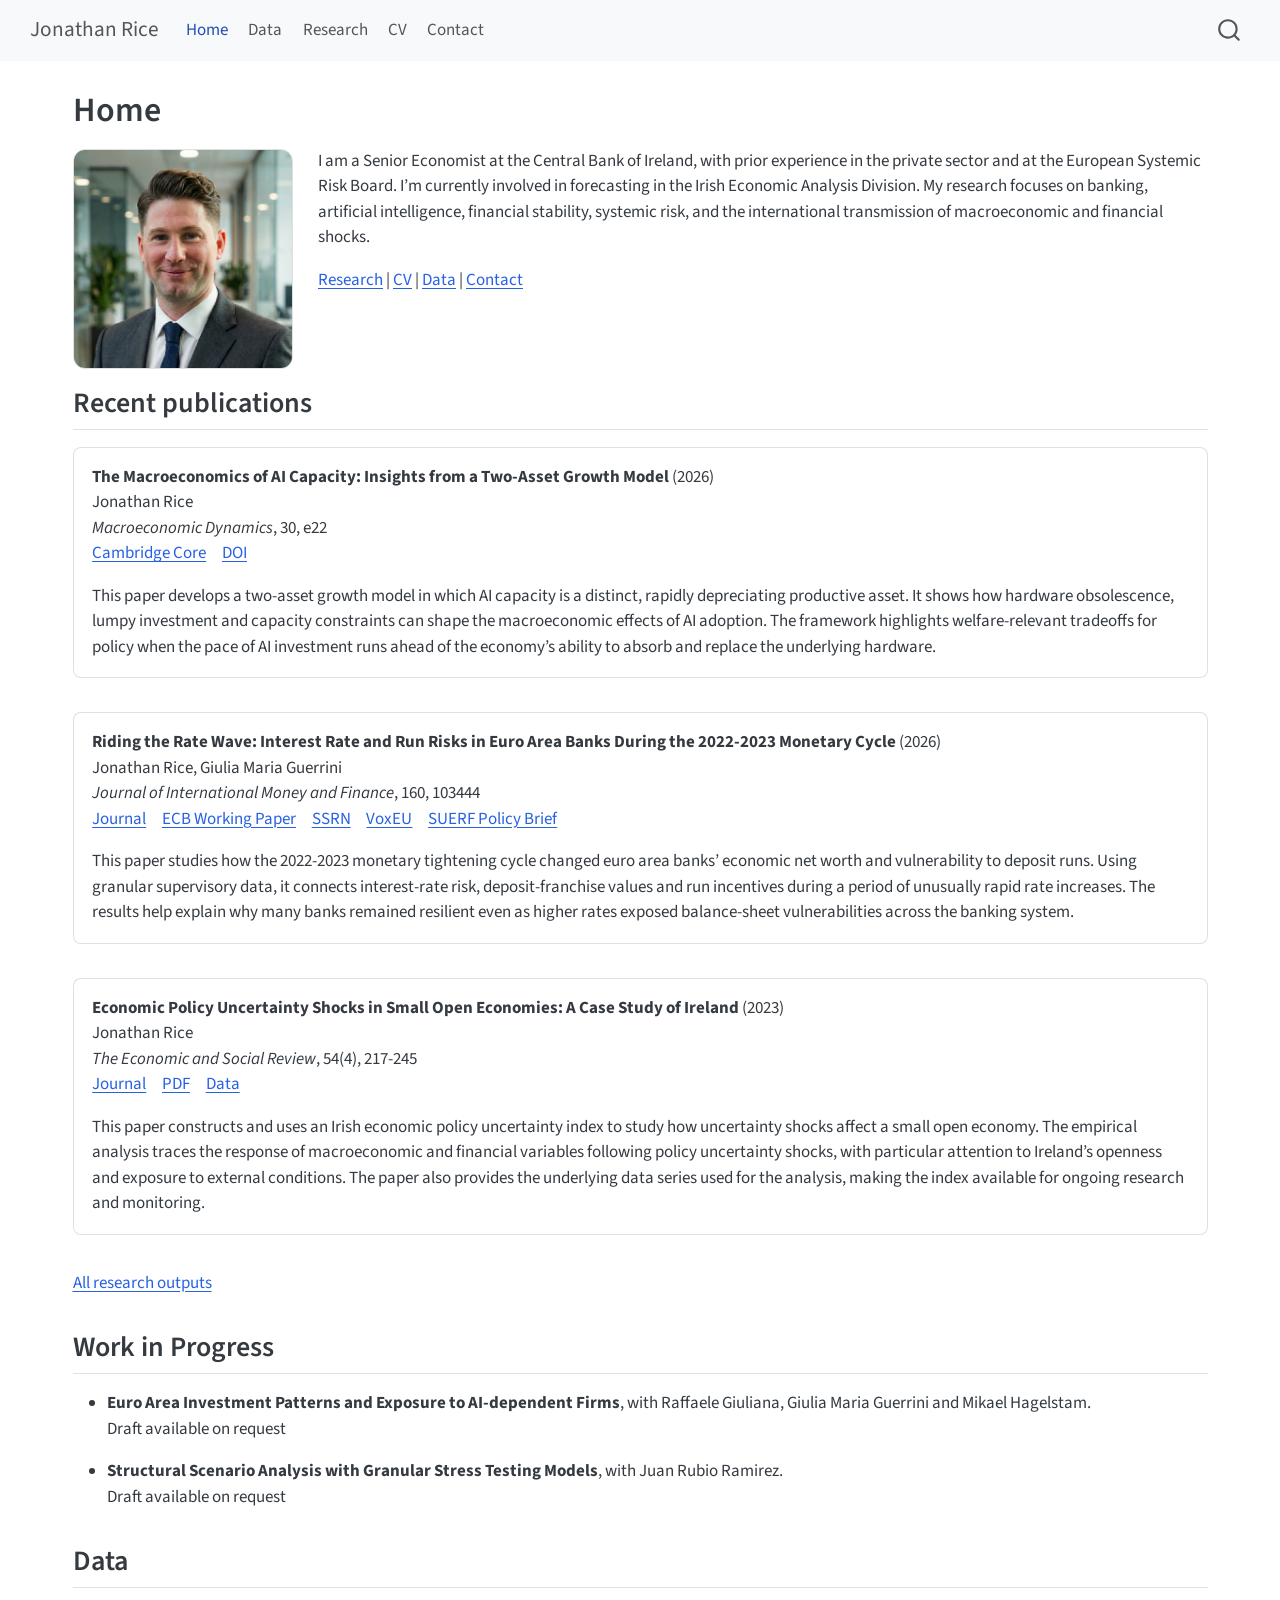
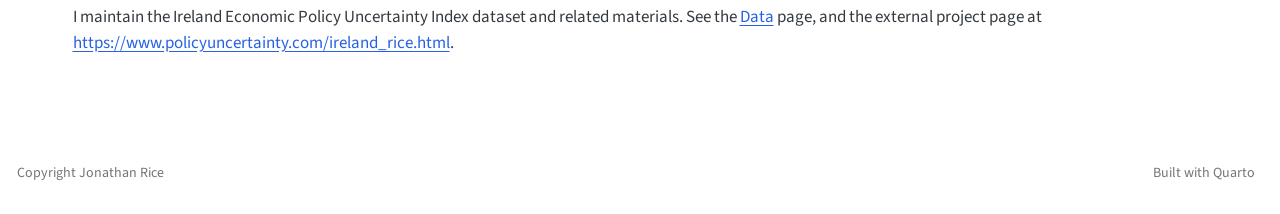
==== commit 57fadc0e: "Remove Productivity J-Curve draft from website" ====
--- a/docs/index.html
+++ b/docs/index.html
@@ -184,8 +184,6 @@
 <section id="work-in-progress" class="level2">
 <h2 class="anchored" data-anchor-id="work-in-progress">Work in Progress</h2>
 <ul>
-<li><p><strong>The Generative AI Turn in the Productivity J-Curve: Firm-Level Evidence from Earnings Calls</strong>, with Giulia Maria Guerrini.<br>
-<span class="pub-links"><a href="files/generative-ai-productivity-j-curve-draft.pdf">Draft PDF</a></span></p></li>
 <li><p><strong>Euro Area Investment Patterns and Exposure to AI-dependent Firms</strong>, with Raffaele Giuliana, Giulia Maria Guerrini and Mikael Hagelstam.<br>
 <span class="pub-links">Draft available on request</span></p></li>
 <li><p><strong>Structural Scenario Analysis with Granular Stress Testing Models</strong>, with Juan Rubio Ramirez.<br>
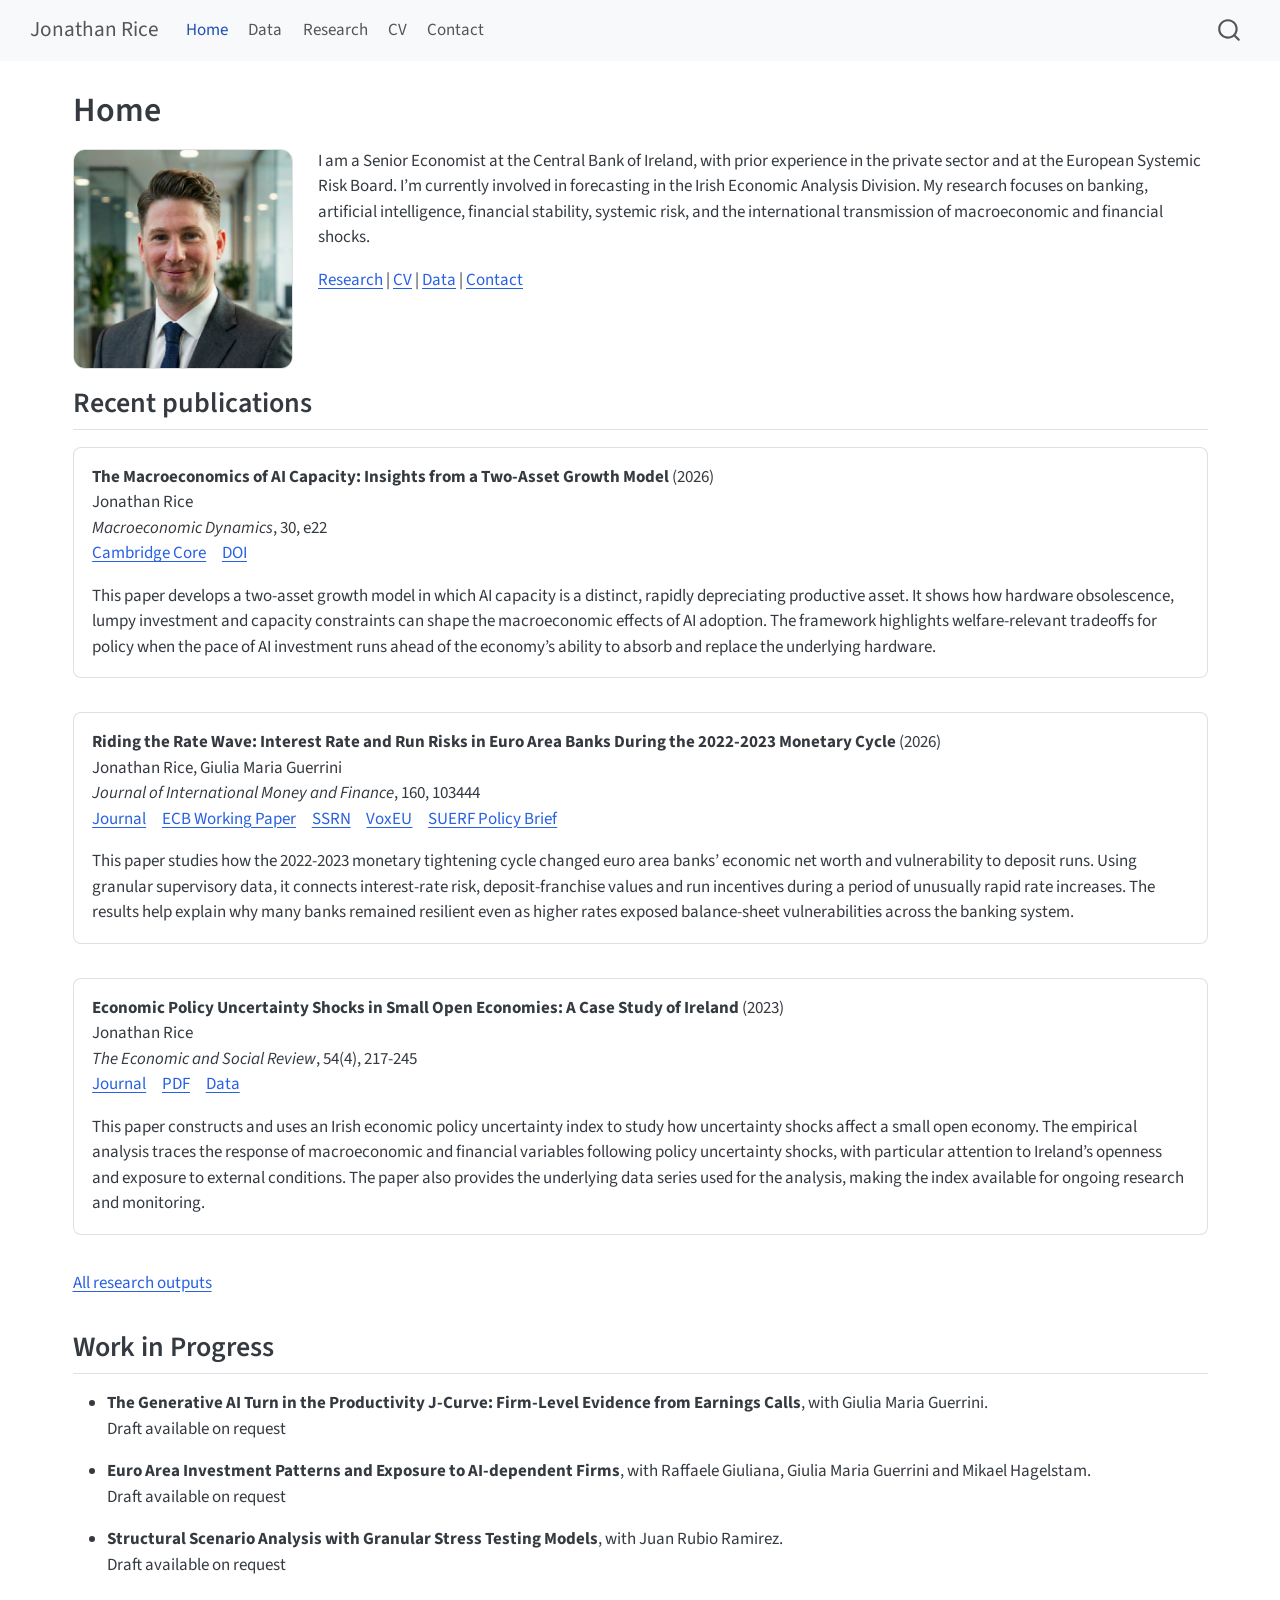
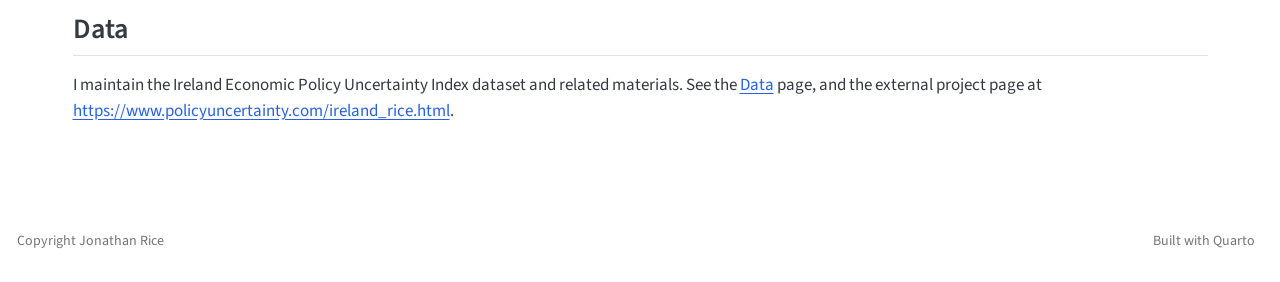
==== commit 41932f75: "Restore Productivity J-Curve paper listing" ====
--- a/docs/index.html
+++ b/docs/index.html
@@ -184,6 +184,7 @@
 <section id="work-in-progress" class="level2">
 <h2 class="anchored" data-anchor-id="work-in-progress">Work in Progress</h2>
 <ul>
+<li><p><strong>The Generative AI Turn in the Productivity J-Curve: Firm-Level Evidence from Earnings Calls</strong>, with Giulia Maria Guerrini.<br> <span class="pub-links">Draft available on request</span></p></li>
 <li><p><strong>Euro Area Investment Patterns and Exposure to AI-dependent Firms</strong>, with Raffaele Giuliana, Giulia Maria Guerrini and Mikael Hagelstam.<br>
 <span class="pub-links">Draft available on request</span></p></li>
 <li><p><strong>Structural Scenario Analysis with Granular Stress Testing Models</strong>, with Juan Rubio Ramirez.<br>
